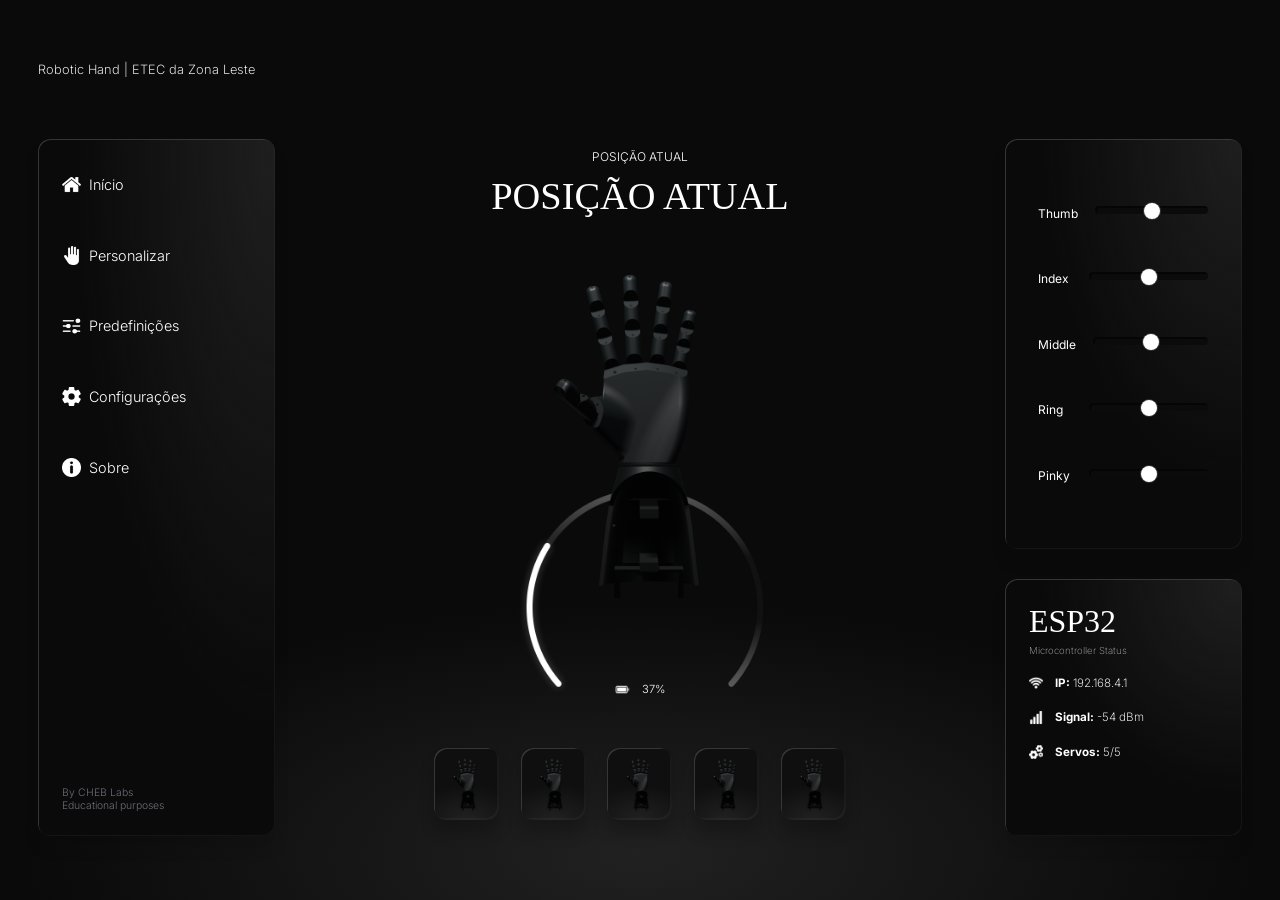
==== docs/website/index.html @ 87e72317 "Add files via upload" ====
<!DOCTYPE html>
<html lang="en">

<head>
    <meta charset="UTF-8">
    <meta name="viewport" content="width=device-width, initial-scale=1.0">
    <link rel="stylesheet" href="_css/style.css">
    <title>Robotic Hand</title>
</head>

<body>
    <div class="cont-principal">
        <div class="cont-header">
            <p>Robotic Hand  |  ETEC da Zona Leste</p>
        </div>

        <div class="cont-esquerdo">
            <div class="painel">
                <div class="botoes">
                    <button>
                        <img src="_img/home.png" alt="">
                        <p>Início</p>
                    </button>

                    <button>
                        <img src="_img/palm-of-hand.png" alt="">
                        <p>Personalizar</p>
                    </button>

                    <button>
                        <img src="_img/volume-adjustment.png" alt="">
                        <p>Predefinições</p>
                    </button>

                    <button>
                        <img src="_img/settings.png" alt="">
                        <p>Configurações</p>
                    </button>

                    <button>
                        <img src="_img/info.png" alt="">
                        <p>Sobre</p>
                    </button>
                </div>
                <p class="rodape">By CHEB Labs <br> Educational purposes</p>
            </div>
        </div>

        <div class="cont-central">
            <div class="texto">
                <h2>POSIÇÃO ATUAL</h2>
                <h1>POSIÇÃO ATUAL</h1>
            </div>

            <div class="img">
                <div class="medidor">
                    <img src="_img/Elipse.png" alt="">
                </div>
                <div class="mao">
                    <img src="_img/MaoAberta2.png" alt="">
                </div>
                <div class="porcentagem">
                    <img src="_img/battery.png" alt="">
                    <p>37%</p>
                </div>
            </div>

        </div>

        <div class="cont-botoes">
            <div class="fnd-botao"><button><img src="_img/MaoAberta2.png" alt=""></button></div>
            <div class="fnd-botao"><button><img src="_img/MaoAberta2.png" alt=""></button></div>
            <div class="fnd-botao"><button><img src="_img/MaoAberta2.png" alt=""></button></div>
            <div class="fnd-botao"><button><img src="_img/MaoAberta2.png" alt=""></button></div>
            <div class="fnd-botao"><button><img src="_img/MaoAberta2.png" alt=""></button></div>
        </div>

        <div class="cont-direito1">
            <div class="painel">
                <div class="range">
                    <p>Thumb</p>
                    <input type="range" name="" id="" class="slider">
                </div>
                <div class="range">
                    <p>Index</p>
                    <input type="range" name="" id="" class="slider">
                </div>
                <div class="range">
                    <p>Middle</p>
                    <input type="range" name="" id="" class="slider">
                </div>
                <div class="range">
                    <p>Ring</p>
                    <input type="range" name="" id="" class="slider">
                </div>
                <div class="range">
                    <p>Pinky</p>
                    <input type="range" name="" id="" class="slider">
                </div>
            </div>
        </div>

        <div class="cont-direito2">
            <div class="painel">
                <h1>ESP32</h1>
                <p style="font-size: 0.6em; font-weight: 200; color: #b5b5b5;">Microcontroller Status</p>
                <div class="info" style="margin-top: 16px;">
                    <img src="_img/wifi.png" alt=""><p><strong>IP:</strong> 192.168.4.1</p>
                </div>
                <div class="info">
                    <img src="_img/signal-status.png" alt=""><p><strong>Signal:</strong> -54 dBm</p>
                </div>
                <div class="info">
                    <img src="_img/gears.png" alt=""><p><Strong>Servos:</Strong> 5/5</p>
                </div>
            </div>
        </div>
    </div>

</body>

</html>
---- docs/website/_css/style.css ----
@import url('https://fonts.googleapis.com/css2?family=Google+Sans+Flex:opsz,wght@1..144,1..1000&family=Inter:ital,opsz,wght@0,14..32,100..900;1,14..32,100..900&family=Poppins:ital,wght@0,100;0,200;0,300;0,400;0,500;0,600;0,700;0,800;0,900;1,100;1,200;1,300;1,400;1,500;1,600;1,700;1,800;1,900&family=Roboto:ital,wght@0,100..900;1,100..900&display=swap');

* {
    margin: 0;
    padding: 0;
    box-sizing: border-box;
}

html, body {
    height: 100%;
    overflow: hidden; 
}

body {
    background-color: #0A0A0A;
    background-image:
        radial-gradient(ellipse 60% 35% at 50% 95%, rgba(33, 33, 33, 1) 0%, transparent 80%);
    background-repeat: no-repeat;
    background-attachment: fixed;
    color: #fff;
}

h1, h2, p {
    color: #FFFFFF;
}

.painel {
    background:
        radial-gradient(ellipse 120% 120% at 100% 0%, rgba(33, 33, 33, 0.9) 0%, transparent 70%),
        #0A0A0A;
    height: 100%;
    width: 98.5%;
    padding: 10%;
    border-radius: 12px;
    box-shadow:
        inset 1px 1px 0 rgba(67, 67, 67, 0.75),  
        inset -1px -1px 0 rgba(67, 67, 67, 0.2),
        0px 13px 15px 0px rgba(0, 0, 0, 0.1);
}

.cont-principal {
    display: grid;
    grid-template-columns: repeat(5, 1fr);
    grid-template-rows: repeat(6, 1fr);
    gap: 0px;
    height: 100vh;
    height: 100dvh;
    padding: 0 38px 64px 38px;
}

.cont-principal > * {
    min-width: 0;
    min-height: 0;
}

.cont-header {
    grid-column: 1 / 6;
    grid-row: 1;
    display: flex;
    align-items: center;
}

.cont-header p {
    font-family: Inter;
    font-size: 0.8em;
    font-weight: 250;
}

.cont-esquerdo {
    grid-column: 1;
    grid-row: 2 / 7;
}

.cont-esquerdo .painel {
    display: flex;
    flex-direction: column;
    justify-content: space-between;
    padding-top: 15%;
}

.cont-esquerdo .painel .rodape {
    font-family: Inter;
    font-size: 0.65em;
    color: #D2D0E4;
    font-weight: 300;
    opacity: 50%;
}

.cont-esquerdo .botoes {
    width: 100%;
    height: 100%;
    display: flex;
    flex-direction: column;
    gap: 8.5%;
}

.cont-esquerdo button {
    display: flex;
    background-color: transparent;
    border: none;
    align-items: center;
    width: 70%;
    gap: 6%;
    font-family: Inter;
    font-size: 0.9em;
    font-weight: 300;
    cursor: pointer;
}

.cont-esquerdo button img{
    height: 1.3em;
    width: auto;
    max-width: none;
}

.cont-central {
    grid-column: 2 / 5;
    grid-row: 2 / 6;
    display: flex;
    flex-direction: column;
    align-items: center;
    justify-content: center;
    overflow: hidden;
}

.cont-central .texto {
    flex: 0 0 auto;
    width: 100%;
    text-align: center;
    justify-content: center;
    align-items: center;
    flex-direction: column;
    display: flex;
    gap: 10px;
    margin-top: 10px;
}

.cont-central .texto h1 {
    font-family: Google Sans Flex;
    font-weight: 475;
    font-size: 2.4em;
}

.cont-central .texto h2 {
    font-family: Inter;
    font-size: 0.75em;
    font-weight: 300;
}

.cont-central .img {
    flex: 1;  
    min-height: 0;
    width: 100%;
    display: flex;
    flex-direction: column;
    align-items: center;
    justify-items: bottom;
    position: relative;
}

.cont-central img {
    max-height: 100%;
    max-width: 100%;
    object-fit: cover;
}

.cont-central .mao {
    position: relative;
    z-index: 1;
    padding-bottom: 3%;
    height: 103%;
    margin: 0 auto;
}

.cont-central .medidor {
    position: absolute;
    left: 50%;
    bottom: 0;           
    top: auto;     
    transform: translateX(-50%);
    height: 43.5%;
    width: auto;          
    max-width: 100%;
    object-fit: contain;
    object-position: center bottom;
    z-index: 0;
}

.cont-central .porcentagem {
    position: absolute;
    left: 50%;
    top: 97%;              
    transform: translateX(-50%);
    z-index: 2;                
    display: flex;
    align-items: center;
    justify-content: center;
    gap: 32%;
}
.cont-central .porcentagem img {
    height: 0.9em;        
    width: auto;
    max-width: none;       
}

.cont-central .porcentagem p {
    font-family: Inter;
    font-size: 0.7em;
    font-weight: 300;
}

.cont-botoes {
    grid-column: 2 / 5;
    grid-row: 6;
    padding-top: 5%;
    display: flex;
    justify-content: center;
    align-items: center;
    gap: 3%;
}

.fnd-botao {
    background:
        radial-gradient(ellipse 120% 70% at 50% 100%, rgba(33, 33, 33, 1) 0%, transparent 70%),
        #0F0F0F;
    height: 72px;
    width: 9%;
    border-radius: 12px;
    display: flex;
    box-shadow:
        inset 2px 2px 0 -1px rgba(67, 67, 67, 0.75), 
        inset -2px -2px 0 rgba(67, 67, 67, 0.2), 
        0px 13px 15px 0px rgba(0, 0, 0, 0.20);
}

.fnd-botao button {
    width: 100%;
    height: 100%;
    background-color: transparent;
    border: none;
    cursor: pointer;

}

.fnd-botao button img {
    width: 90%;
    height: 90%;
    object-fit: cover;

}

.cont-direito1 {
    grid-column: 5;
    grid-row: 2 / 5;
    margin-bottom: 8px;
    display: flex;
    justify-content: right;
}

.cont-direito1 .painel {
    display: flex;
    flex-direction: column;
    gap: 14%;
    justify-content: center;
    align-items: center;
        background:
        radial-gradient(ellipse 120% 120% at 100% 0%, rgba(33, 33, 33, 0.9) 0%, transparent 70%),
        #0A0A0A;
}

.range {
    display: flex;
    gap: 10%;
    justify-content: space-between;
    width: 90%;
}

.range p {
    font-family: Inter;
    font-size: 0.75em;

}

.slider {
    -webkit-appearance: none;
    appearance: none;
    width: 70%;
    height: 9px;
    background: transparent;  
    cursor: pointer;
}

.slider::-webkit-slider-runnable-track {
    height: 8px;
    border-radius: 10px;
    background: #0B0B0B;
    box-shadow: inset 2px 2px 0 rgba(0, 0, 0, 0.5);
}

.slider::-webkit-slider-thumb {
    -webkit-appearance: none;
    appearance: none;
    width: 16px;
    height: 16px;
    margin-top: -3px;         
    border-radius: 50%;
    background: #FFFFFF;
    box-shadow: 0 0 0 1px rgba(67, 67, 67, 0.75);
}

.cont-direito2 {
    margin-top: 22px;
    grid-column: 5;
    grid-row: 5 / 7;
    display: flex;
    justify-content: right;
}

.cont-direito2 .painel {
    display: flex;
    flex-direction: column;
    gap: 2%;
}

.cont-direito2 h1{
    font-family: Google Sans Flex;
    font-weight: 475;
}

.cont-direito2 p {
    font-family: Inter;
    font-size: 0.725em;
    font-weight: 250;
}

.cont-direito2 .info {
    display: flex;
    gap: 6%;
    margin-top: 16px;
}

.cont-direito2 .info img {
    height: 0.9em;
    width: auto;

}
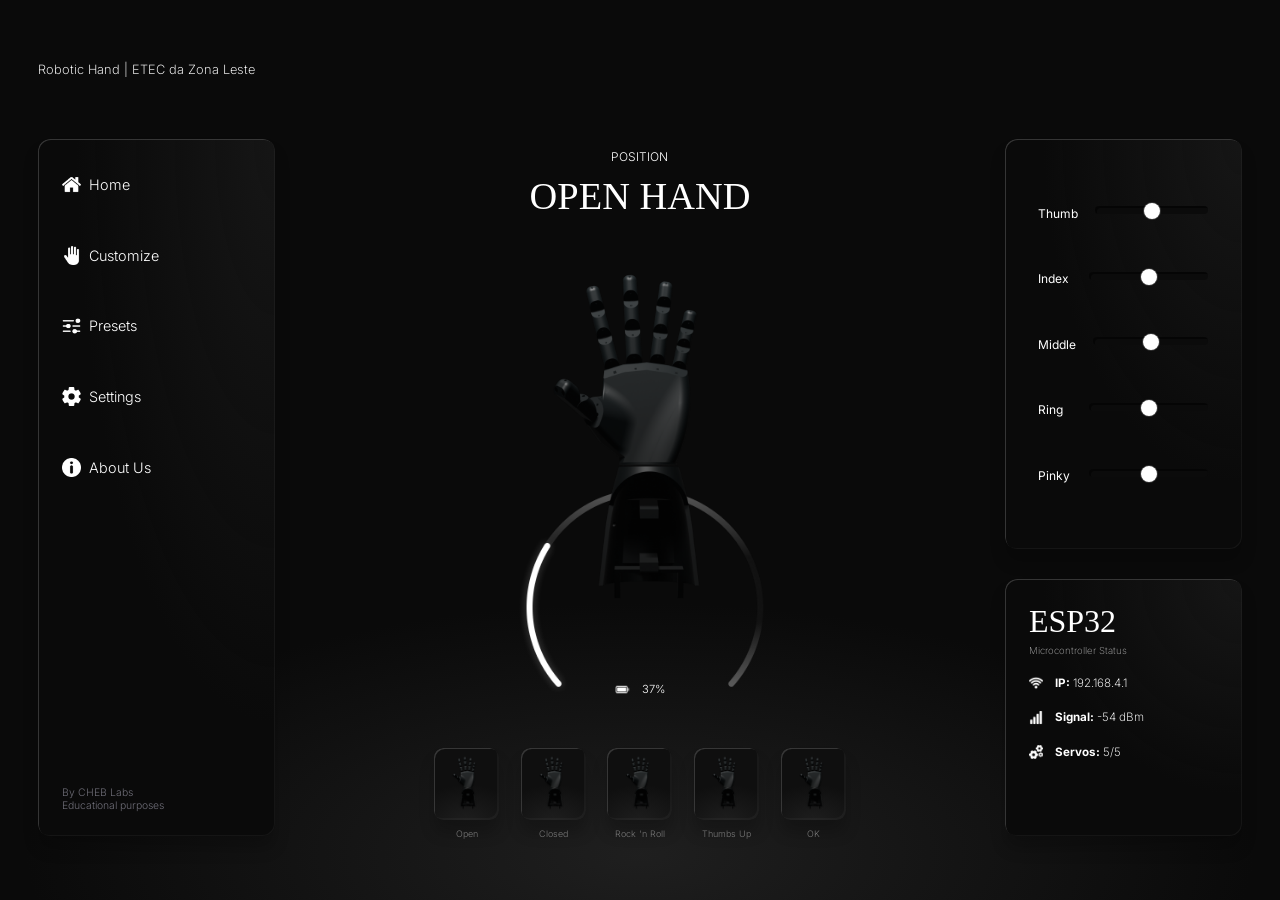
==== commit ea102f4c: "Move website to docs directory" ====
--- a/docs/website/index.html
+++ b/docs/website/index.html
@@ -5,6 +5,7 @@
     <meta charset="UTF-8">
     <meta name="viewport" content="width=device-width, initial-scale=1.0">
     <link rel="stylesheet" href="_css/style.css">
+    <link rel="shortcut icon" href="_img/hand.png" type="image/x-icon">
     <title>Robotic Hand</title>
 </head>
 
@@ -19,27 +20,27 @@
                 <div class="botoes">
                     <button>
                         <img src="_img/home.png" alt="">
-                        <p>Início</p>
+                        <p>Home</p>
                     </button>
 
                     <button>
                         <img src="_img/palm-of-hand.png" alt="">
-                        <p>Personalizar</p>
+                        <p>Customize</p>
                     </button>
 
                     <button>
                         <img src="_img/volume-adjustment.png" alt="">
-                        <p>Predefinições</p>
+                        <p>Presets</p>
                     </button>
 
                     <button>
                         <img src="_img/settings.png" alt="">
-                        <p>Configurações</p>
+                        <p>Settings</p>
                     </button>
 
                     <button>
                         <img src="_img/info.png" alt="">
-                        <p>Sobre</p>
+                        <p>About Us</p>
                     </button>
                 </div>
                 <p class="rodape">By CHEB Labs <br> Educational purposes</p>
@@ -48,8 +49,8 @@
 
         <div class="cont-central">
             <div class="texto">
-                <h2>POSIÇÃO ATUAL</h2>
-                <h1>POSIÇÃO ATUAL</h1>
+                <h2>POSITION</h2>
+                <h1>OPEN HAND</h1>
             </div>
 
             <div class="img">
@@ -68,34 +69,34 @@
         </div>
 
         <div class="cont-botoes">
-            <div class="fnd-botao"><button><img src="_img/MaoAberta2.png" alt=""></button></div>
-            <div class="fnd-botao"><button><img src="_img/MaoAberta2.png" alt=""></button></div>
-            <div class="fnd-botao"><button><img src="_img/MaoAberta2.png" alt=""></button></div>
-            <div class="fnd-botao"><button><img src="_img/MaoAberta2.png" alt=""></button></div>
-            <div class="fnd-botao"><button><img src="_img/MaoAberta2.png" alt=""></button></div>
+            <div class="fnd-botao"><button data-dedo="0"><img src="_img/MaoAberta2.png" alt=""><p>Open</p></button></div>
+            <div class="fnd-botao"><button data-dedo="1"><img src="_img/MaoAberta2.png" alt=""><p>Closed</p></button></div>
+            <div class="fnd-botao"><button data-dedo="2"><img src="_img/MaoAberta2.png" alt=""><p>Rock 'n Roll</p></button></div>
+            <div class="fnd-botao"><button data-dedo="3"><img src="_img/MaoAberta2.png" alt=""><p>Thumbs Up</p></button></div>
+            <div class="fnd-botao"><button data-dedo="4"><img src="_img/MaoAberta2.png" alt=""><p>OK</p></button></div>
         </div>
 
         <div class="cont-direito1">
             <div class="painel">
                 <div class="range">
                     <p>Thumb</p>
-                    <input type="range" name="" id="" class="slider">
+                    <input type="range" name="" id="slider-0" class="slider" data-dedo="0">
                 </div>
                 <div class="range">
                     <p>Index</p>
-                    <input type="range" name="" id="" class="slider">
+                    <input type="range" name="" id="slider-1" class="slider" data-dedo="1">
                 </div>
                 <div class="range">
                     <p>Middle</p>
-                    <input type="range" name="" id="" class="slider">
+                    <input type="range" name="" id="slider-2" class="slider" data-dedo="2">
                 </div>
                 <div class="range">
                     <p>Ring</p>
-                    <input type="range" name="" id="" class="slider">
+                    <input type="range" name="" id="slider-3" class="slider" data-dedo="3">
                 </div>
                 <div class="range">
                     <p>Pinky</p>
-                    <input type="range" name="" id="" class="slider">
+                    <input type="range" name="" id="slider-4" class="slider" data-dedo="4">
                 </div>
             </div>
         </div>
@@ -117,6 +118,7 @@
         </div>
     </div>
 
+    <script src="_js/script.js"></script>
 </body>
 
 </html>
--- a/docs/website/_css/style.css
+++ b/docs/website/_css/style.css
@@ -14,7 +14,7 @@
 body {
     background-color: #0A0A0A;
     background-image:
-        radial-gradient(ellipse 60% 35% at 50% 95%, rgba(33, 33, 33, 1) 0%, transparent 80%);
+        radial-gradient(ellipse 60% 35% at 50% 95%, rgba(33, 33, 33, 0.9) 0%, transparent 80%);
     background-repeat: no-repeat;
     background-attachment: fixed;
     color: #fff;
@@ -26,7 +26,7 @@
 
 .painel {
     background:
-        radial-gradient(ellipse 120% 120% at 100% 0%, rgba(33, 33, 33, 0.9) 0%, transparent 70%),
+        radial-gradient(ellipse 120% 120% at 100% 0%, rgba(33, 33, 33, 0.5) 0%, transparent 70%),
         #0A0A0A;
     height: 100%;
     width: 98.5%;
@@ -35,7 +35,7 @@
     box-shadow:
         inset 1px 1px 0 rgba(67, 67, 67, 0.75),  
         inset -1px -1px 0 rgba(67, 67, 67, 0.2),
-        0px 13px 15px 0px rgba(0, 0, 0, 0.1);
+        0px 13px 15px 0px rgba(0, 0, 0, 0.20);
 }
 
 .cont-principal {
@@ -168,7 +168,7 @@
     position: relative;
     z-index: 1;
     padding-bottom: 3%;
-    height: 103%;
+    height: 107%;
     margin: 0 auto;
 }
 
@@ -221,11 +221,11 @@
 
 .fnd-botao {
     background:
-        radial-gradient(ellipse 120% 70% at 50% 100%, rgba(33, 33, 33, 1) 0%, transparent 70%),
+        radial-gradient(ellipse 120% 70% at 50% 100%, rgba(33, 33, 33, 0.8) 0%, transparent 70%),
         #0F0F0F;
     height: 72px;
     width: 9%;
-    border-radius: 12px;
+    border-radius: 9px;
     display: flex;
     box-shadow:
         inset 2px 2px 0 -1px rgba(67, 67, 67, 0.75), 
@@ -246,7 +246,14 @@
     width: 90%;
     height: 90%;
     object-fit: cover;
-
+}
+
+.fnd-botao button p {
+    font-family: Inter;
+    color: #787878;
+    font-size: 0.67em;
+    margin-top: 12px;
+    font-weight: 300;
 }
 
 .cont-direito1 {
@@ -264,7 +271,7 @@
     justify-content: center;
     align-items: center;
         background:
-        radial-gradient(ellipse 120% 120% at 100% 0%, rgba(33, 33, 33, 0.9) 0%, transparent 70%),
+        radial-gradient(ellipse 120% 120% at 100% 0%, rgba(33, 33, 33, 0.5) 0%, transparent 70%),
         #0A0A0A;
 }
 
